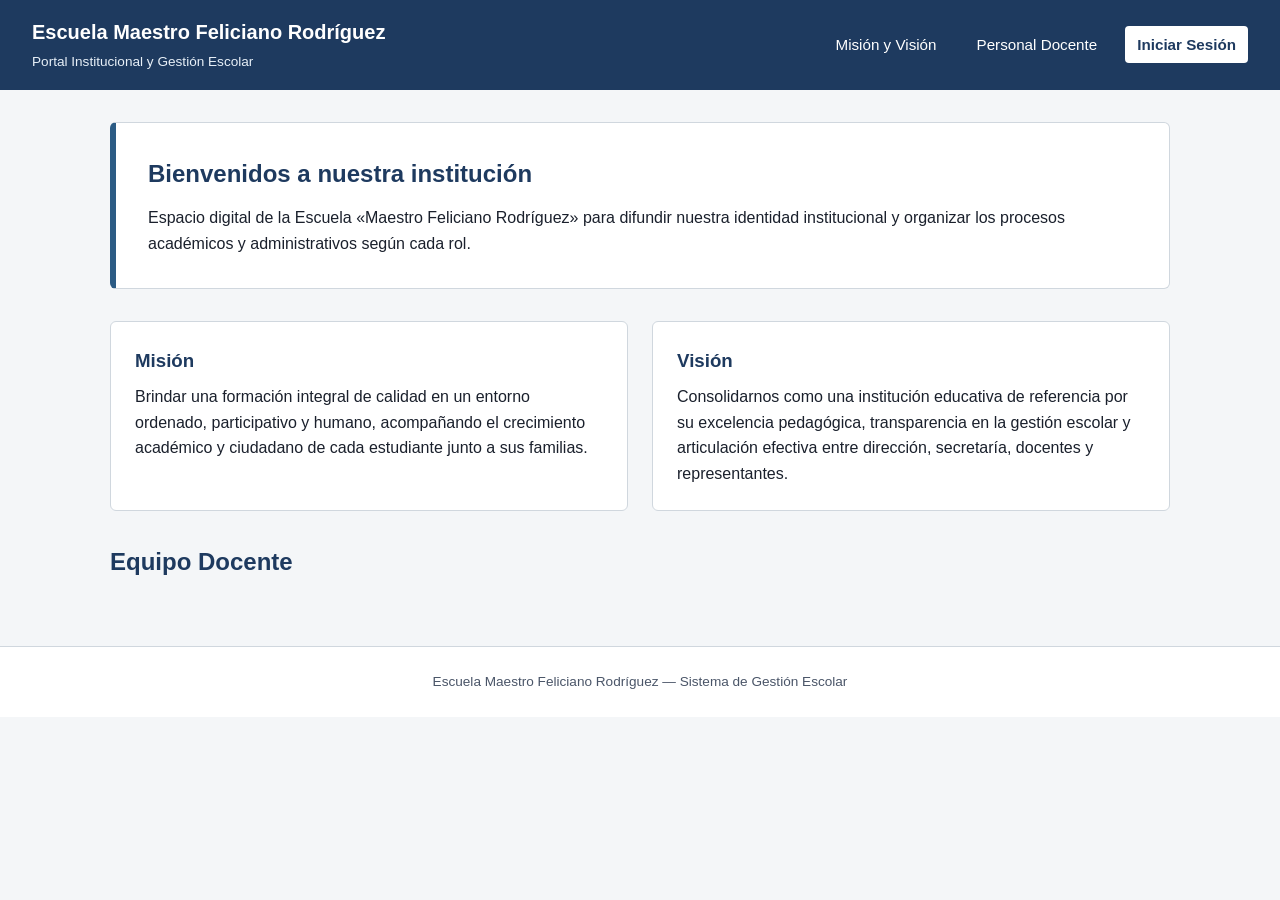
==== frontend/index.html @ bf7156e3 "Paso 1: portal institucional y estilos base en azul, blanco y gris" ====
<!DOCTYPE html>
<html lang="es">
<head>
  <meta charset="UTF-8" />
  <meta name="viewport" content="width=device-width, initial-scale=1.0" />
  <title>Escuela Maestro Feliciano Rodríguez | Portal Institucional</title>
  <link rel="stylesheet" href="css/styles.css" />
</head>
<body>
  <header class="topbar">
    <div class="topbar__marca">
      <h1>Escuela Maestro Feliciano Rodríguez</h1>
      <span>Portal Institucional y Gestión Escolar</span>
    </div>
    <nav class="nav-links">
      <a href="#mision-vision">Misión y Visión</a>
      <a href="#docentes">Personal Docente</a>
      <a href="pages/login.html" class="btn-acceso">Iniciar Sesión</a>
    </nav>
  </header>

  <main class="contenedor">
    <section class="hero">
      <h2>Bienvenidos a nuestra institución</h2>
      <p>
        Espacio digital de la Escuela «Maestro Feliciano Rodríguez» para difundir nuestra
        identidad institucional y organizar los procesos académicos y administrativos según cada rol.
      </p>
    </section>

    <section id="mision-vision" class="grid-2">
      <article class="card">
        <h3>Misión</h3>
        <p>
          Brindar una formación integral de calidad en un entorno ordenado, participativo y humano,
          acompañando el crecimiento académico y ciudadano de cada estudiante junto a sus familias.
        </p>
      </article>
      <article class="card">
        <h3>Visión</h3>
        <p>
          Consolidarnos como una institución educativa de referencia por su excelencia pedagógica,
          transparencia en la gestión escolar y articulación efectiva entre dirección, secretaría,
          docentes y representantes.
        </p>
      </article>
    </section>

    <section id="docentes">
      <h2 style="color: var(--azul-oscuro); margin-bottom: 1rem;">Equipo Docente</h2>
      <div id="lista-docentes" class="grid-3"></div>
    </section>
  </main>

  <footer class="footer">
    Escuela Maestro Feliciano Rodríguez — Sistema de Gestión Escolar
  </footer>
</body>
</html>
---- frontend/css/styles.css ----
:root {
  --azul-oscuro: #1e3a5f;
  --azul-medio: #2b5b84;
  --azul-claro: #e8f0f8;
  --gris-fondo: #f4f6f8;
  --gris-borde: #d0d7de;
  --gris-texto: #4a5568;
  --blanco: #ffffff;
  --texto-principal: #1a202c;
}

* {
  box-sizing: border-box;
  margin: 0;
  padding: 0;
}

body {
  font-family: Arial, Helvetica, sans-serif;
  background-color: var(--gris-fondo);
  color: var(--texto-principal);
  line-height: 1.6;
}

.topbar {
  background-color: var(--azul-oscuro);
  color: var(--blanco);
  padding: 1rem 2rem;
  display: flex;
  justify-content: space-between;
  align-items: center;
  flex-wrap: wrap;
  gap: 1rem;
}

.topbar__marca h1 {
  font-size: 1.25rem;
}

.topbar__marca span {
  font-size: 0.85rem;
  color: var(--azul-claro);
}

.nav-links {
  display: flex;
  gap: 1rem;
  align-items: center;
}

.nav-links a {
  color: var(--blanco);
  text-decoration: none;
  font-size: 0.95rem;
  padding: 0.4rem 0.75rem;
  border-radius: 4px;
}

.nav-links a:hover {
  background-color: var(--azul-medio);
}

.btn-acceso {
  background-color: var(--blanco);
  color: var(--azul-oscuro) !important;
  font-weight: bold;
}

.contenedor {
  max-width: 1100px;
  margin: 2rem auto;
  padding: 0 1.25rem;
}

.hero {
  background-color: var(--blanco);
  border: 1px solid var(--gris-borde);
  border-left: 6px solid var(--azul-medio);
  border-radius: 6px;
  padding: 2rem;
  margin-bottom: 2rem;
}

.hero h2 {
  color: var(--azul-oscuro);
  margin-bottom: 0.75rem;
}

.grid-2 {
  display: grid;
  grid-template-columns: repeat(auto-fit, minmax(280px, 1fr));
  gap: 1.5rem;
  margin-bottom: 2rem;
}

.grid-3 {
  display: grid;
  grid-template-columns: repeat(auto-fit, minmax(220px, 1fr));
  gap: 1.25rem;
}

.card {
  background-color: var(--blanco);
  border: 1px solid var(--gris-borde);
  border-radius: 6px;
  padding: 1.5rem;
}

.card h3 {
  color: var(--azul-oscuro);
  margin-bottom: 0.5rem;
}

.card__rol {
  font-size: 0.85rem;
  color: var(--azul-medio);
  font-weight: bold;
  margin-bottom: 0.5rem;
}

.footer {
  text-align: center;
  padding: 1.5rem;
  color: var(--gris-texto);
  font-size: 0.85rem;
  border-top: 1px solid var(--gris-borde);
  background-color: var(--blanco);
  margin-top: 3rem;
}
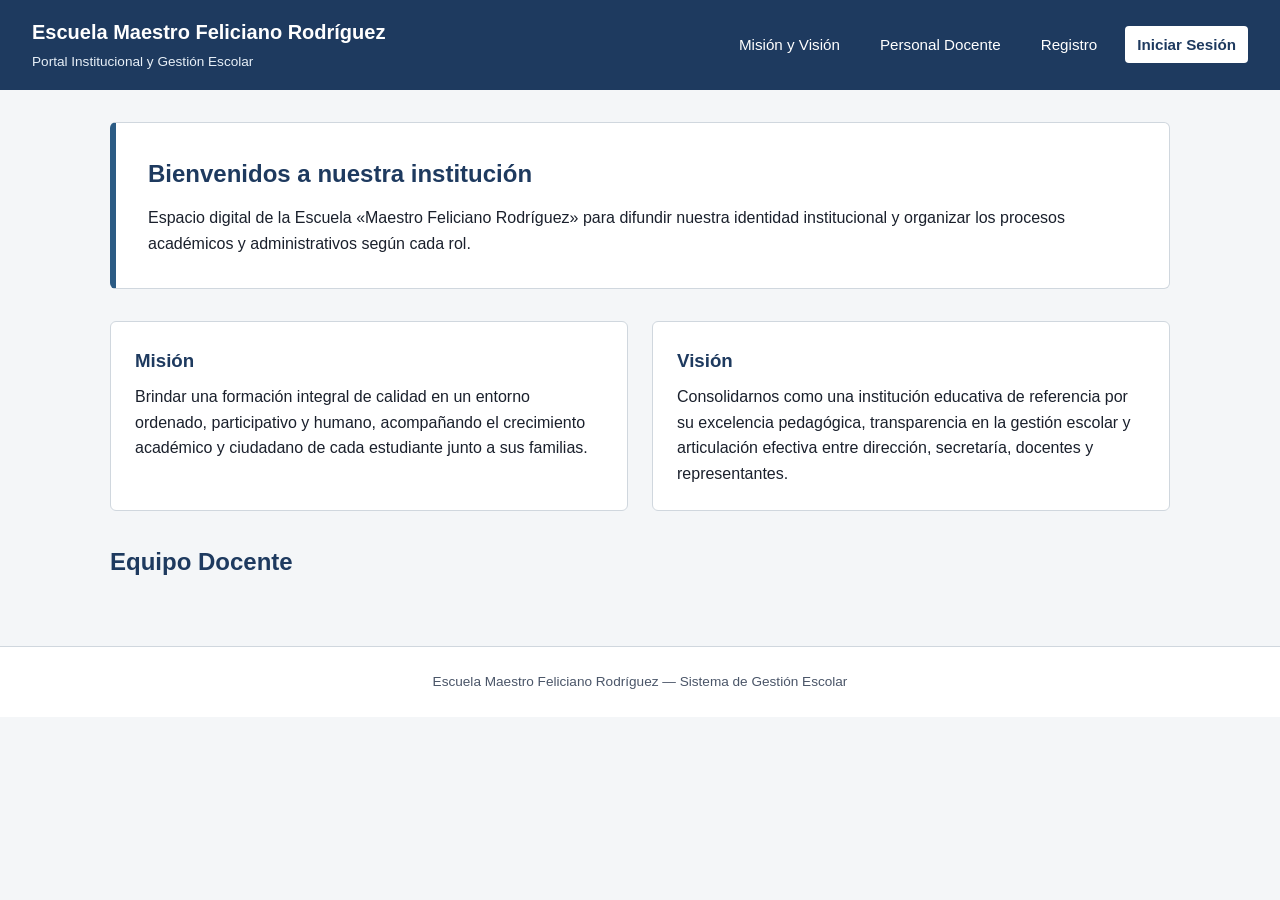
==== commit cb5507c5: "Agrega vista de registro, enlace en portada y clases base de formulario" ====
--- a/frontend/index.html
+++ b/frontend/index.html
@@ -15,6 +15,7 @@
     <nav class="nav-links">
       <a href="#mision-vision">Misión y Visión</a>
       <a href="#docentes">Personal Docente</a>
+      <a href="pages/registro.html">Registro</a>
       <a href="pages/login.html" class="btn-acceso">Iniciar Sesión</a>
     </nav>
   </header>
--- a/frontend/css/styles.css
+++ b/frontend/css/styles.css
@@ -126,4 +126,109 @@
   border-top: 1px solid var(--gris-borde);
   background-color: var(--blanco);
   margin-top: 3rem;
+}
+
+/* Contenedor compacto para formularios de acceso y registro */
+.contenedor--estrecho {
+  max-width: 560px;
+}
+
+.form-grupo {
+  display: flex;
+  flex-direction: column;
+  gap: 0.35rem;
+  margin-bottom: 1rem;
+}
+
+.form-grupo label {
+  font-size: 0.9rem;
+  font-weight: bold;
+  color: var(--azul-oscuro);
+}
+
+.form-grupo input,
+.form-grupo select {
+  width: 100%;
+  padding: 0.65rem 0.75rem;
+  border: 1px solid var(--gris-borde);
+  border-radius: 4px;
+  font-family: inherit;
+  font-size: 0.95rem;
+  color: var(--texto-principal);
+  background-color: var(--blanco);
+}
+
+.form-grupo input:focus,
+.form-grupo select:focus {
+  outline: none;
+  border-color: var(--azul-medio);
+  box-shadow: 0 0 0 2px var(--azul-claro);
+}
+
+.nota-campo {
+  font-size: 0.82rem;
+  color: var(--gris-texto);
+}
+
+.btn-primario {
+  width: 100%;
+  padding: 0.75rem 1rem;
+  border: none;
+  border-radius: 4px;
+  background-color: var(--azul-oscuro);
+  color: var(--blanco);
+  font-size: 1rem;
+  font-weight: bold;
+  cursor: pointer;
+}
+
+.btn-primario:hover {
+  background-color: var(--azul-medio);
+}
+
+.btn-primario:disabled {
+  background-color: var(--gris-texto);
+  cursor: not-allowed;
+}
+
+.mensaje-estado {
+  display: none;
+  padding: 0.85rem 1rem;
+  border-radius: 4px;
+  font-size: 0.92rem;
+  margin-bottom: 1rem;
+  border: 1px solid var(--gris-borde);
+}
+
+.mensaje-estado--visible {
+  display: block;
+}
+
+.mensaje-estado--exito {
+  background-color: var(--azul-claro);
+  border-color: var(--azul-medio);
+  color: var(--azul-oscuro);
+}
+
+.mensaje-estado--error {
+  background-color: var(--gris-fondo);
+  border-color: var(--azul-oscuro);
+  color: var(--texto-principal);
+}
+
+.enlace-secundario {
+  margin-top: 1.25rem;
+  text-align: center;
+  font-size: 0.9rem;
+  color: var(--gris-texto);
+}
+
+.enlace-secundario a {
+  color: var(--azul-medio);
+  font-weight: bold;
+  text-decoration: none;
+}
+
+.enlace-secundario a:hover {
+  text-decoration: underline;
 }
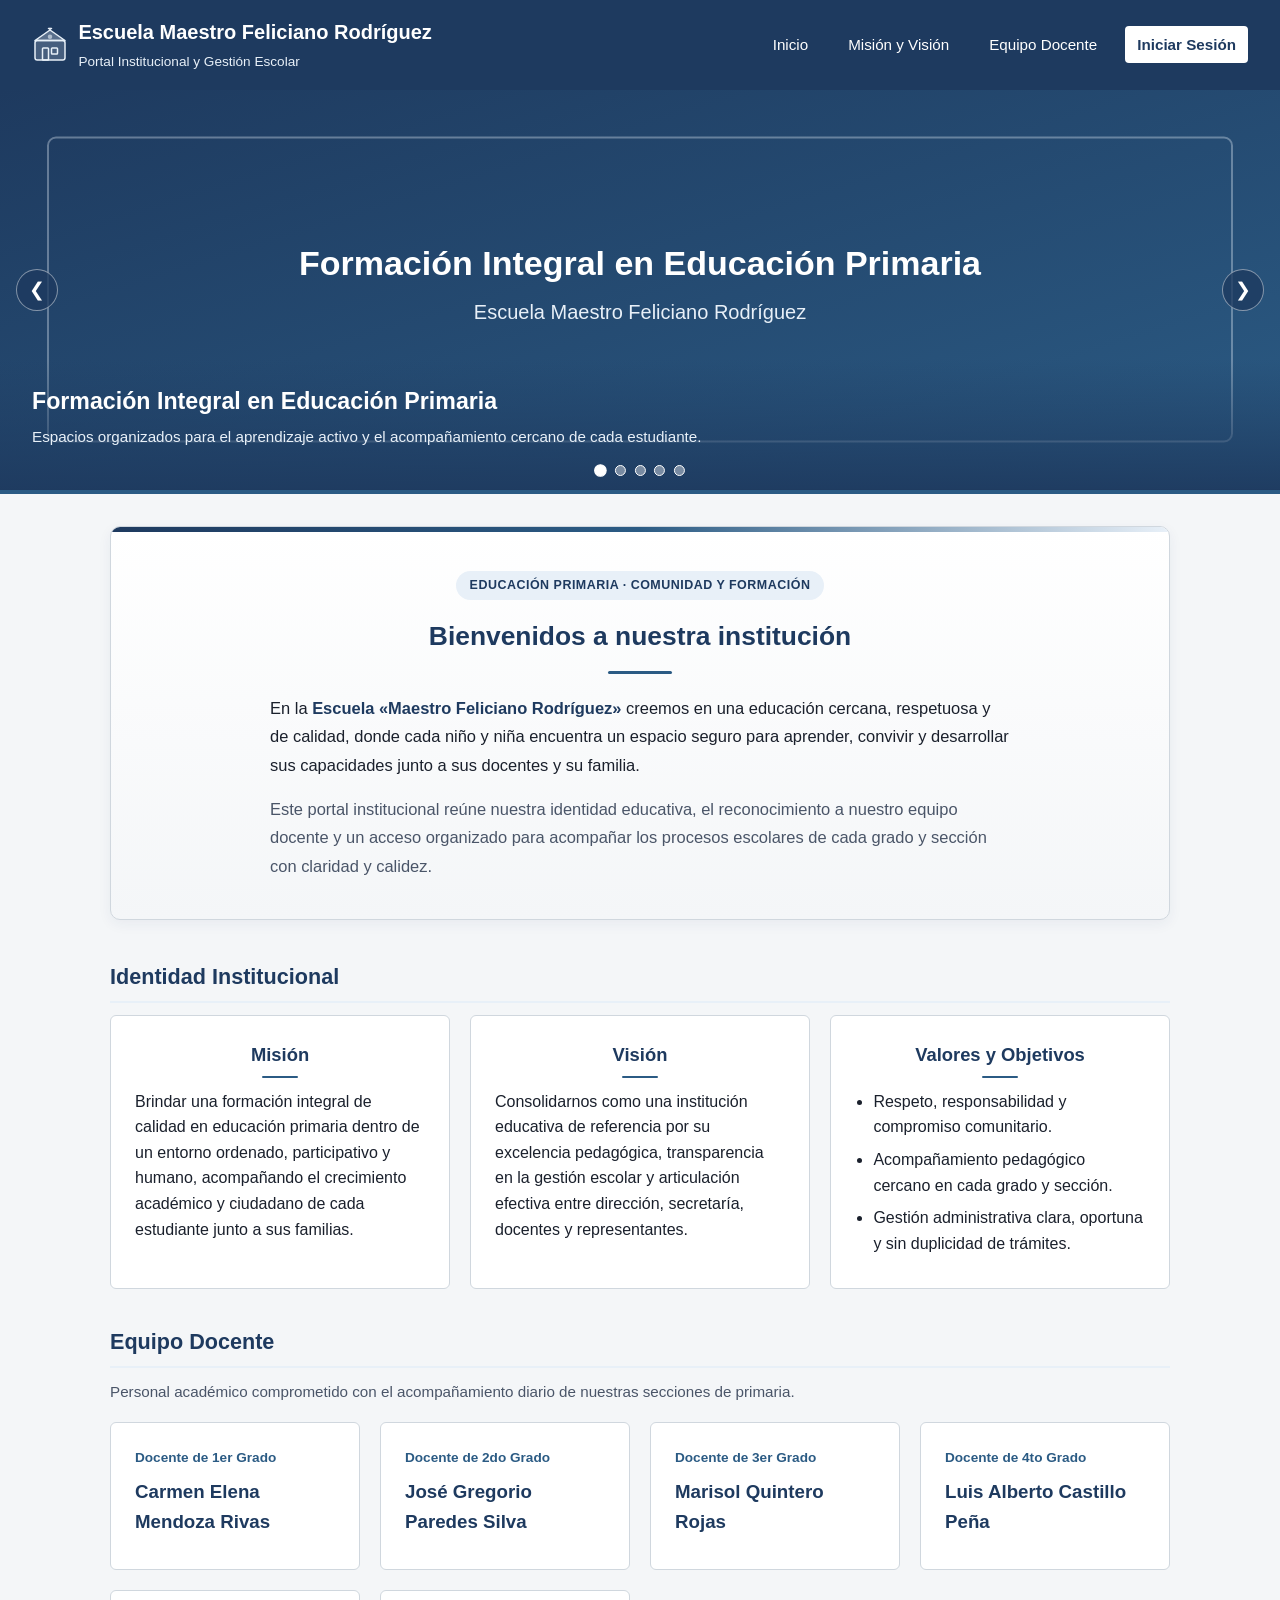
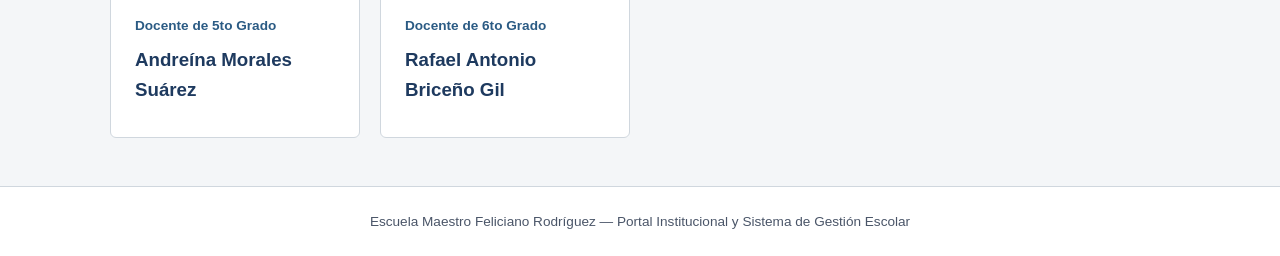
==== commit a3f96bf4: "Actualizacion y restructuracion del portal de la Escuela" ====
--- a/frontend/index.html
+++ b/frontend/index.html
@@ -9,52 +9,122 @@
 <body>
   <header class="topbar">
     <div class="topbar__marca">
-      <h1>Escuela Maestro Feliciano Rodríguez</h1>
-      <span>Portal Institucional y Gestión Escolar</span>
+      <div class="topbar__marca-grupo">
+        <svg class="topbar__icono" viewBox="0 0 48 48" fill="none" xmlns="http://www.w3.org/2000/svg" aria-hidden="true">
+          <rect x="4" y="18" width="40" height="26" rx="3" fill="#e8f0f8" fill-opacity="0.2" stroke="#e8f0f8" stroke-width="2"/>
+          <path d="M24 4L4 18h40L24 4z" fill="#e8f0f8" fill-opacity="0.3" stroke="#e8f0f8" stroke-width="2" stroke-linejoin="round"/>
+          <rect x="14" y="28" width="8" height="16" rx="1" fill="none" stroke="#e8f0f8" stroke-width="2"/>
+          <rect x="26" y="28" width="8" height="8" rx="1" fill="none" stroke="#e8f0f8" stroke-width="2"/>
+          <circle cx="24" cy="13" r="3" fill="#e8f0f8" fill-opacity="0.6"/>
+          <line x1="24" y1="4" x2="24" y2="2" stroke="#e8f0f8" stroke-width="2" stroke-linecap="round"/>
+          <line x1="22" y1="2" x2="26" y2="2" stroke="#e8f0f8" stroke-width="2" stroke-linecap="round"/>
+        </svg>
+        <div>
+          <h1>Escuela Maestro Feliciano Rodríguez</h1>
+          <span>Portal Institucional y Gestión Escolar</span>
+        </div>
+      </div>
     </div>
-    <nav class="nav-links">
+    <nav class="nav-links" aria-label="Navegación principal">
+      <a href="#inicio">Inicio</a>
       <a href="#mision-vision">Misión y Visión</a>
-      <a href="#docentes">Personal Docente</a>
-      <a href="pages/registro.html">Registro</a>
+      <a href="#docentes">Equipo Docente</a>
       <a href="pages/login.html" class="btn-acceso">Iniciar Sesión</a>
     </nav>
   </header>
 
+  <!-- Carrusel dinámico protagonista -->
+  <section id="inicio" class="carrusel" aria-label="Galería institucional">
+    <div id="carrusel-principal" class="carrusel__contenedor">
+      <div id="carrusel-slides" class="carrusel__slides"></div>
+
+      <button
+        type="button"
+        id="carrusel-prev"
+        class="carrusel__control carrusel__control--prev"
+        aria-label="Imagen anterior"
+      >
+        &#10094;
+      </button>
+      <button
+        type="button"
+        id="carrusel-next"
+        class="carrusel__control carrusel__control--next"
+        aria-label="Imagen siguiente"
+      >
+        &#10095;
+      </button>
+
+      <div id="carrusel-indicadores" class="carrusel__indicadores" aria-label="Indicadores del carrusel"></div>
+    </div>
+  </section>
+
   <main class="contenedor">
-    <section class="hero">
+    <!-- Bienvenida e identidad institucional -->
+    <section class="bienvenida">
+      <span class="bienvenida__etiqueta">Educación Primaria · Comunidad y Formación</span>
       <h2>Bienvenidos a nuestra institución</h2>
+      <hr class="bienvenida__separador" />
       <p>
-        Espacio digital de la Escuela «Maestro Feliciano Rodríguez» para difundir nuestra
-        identidad institucional y organizar los procesos académicos y administrativos según cada rol.
+        En la <strong>Escuela «Maestro Feliciano Rodríguez»</strong> creemos en una educación
+        cercana, respetuosa y de calidad, donde cada niño y niña encuentra un espacio seguro para
+        aprender, convivir y desarrollar sus capacidades junto a sus docentes y su familia.
+      </p>
+      <p>
+        Este portal institucional reúne nuestra identidad educativa, el reconocimiento a nuestro
+        equipo docente y un acceso organizado para acompañar los procesos escolares de cada grado
+        y sección con claridad y calidez.
       </p>
     </section>
 
-    <section id="mision-vision" class="grid-2">
-      <article class="card">
-        <h3>Misión</h3>
-        <p>
-          Brindar una formación integral de calidad en un entorno ordenado, participativo y humano,
-          acompañando el crecimiento académico y ciudadano de cada estudiante junto a sus familias.
-        </p>
-      </article>
-      <article class="card">
-        <h3>Visión</h3>
-        <p>
-          Consolidarnos como una institución educativa de referencia por su excelencia pedagógica,
-          transparencia en la gestión escolar y articulación efectiva entre dirección, secretaría,
-          docentes y representantes.
-        </p>
-      </article>
+    <!-- Misión, Visión y Valores / Objetivos -->
+    <section id="mision-vision" class="bloque-institucional">
+      <h2 class="bloque-titulo">Identidad Institucional</h2>
+      <div class="grid-3">
+        <article class="card card--centrada">
+          <h3>Misión</h3>
+          <p>
+            Brindar una formación integral de calidad en educación primaria dentro de un entorno ordenado,
+            participativo y humano, acompañando el crecimiento académico y ciudadano de cada estudiante
+            junto a sus familias.
+          </p>
+        </article>
+
+        <article class="card card--centrada">
+          <h3>Visión</h3>
+          <p>
+            Consolidarnos como una institución educativa de referencia por su excelencia pedagógica,
+            transparencia en la gestión escolar y articulación efectiva entre dirección, secretaría,
+            docentes y representantes.
+          </p>
+        </article>
+
+        <article class="card card--centrada">
+          <h3>Valores y Objetivos</h3>
+          <ul class="lista-valores">
+            <li>Respeto, responsabilidad y compromiso comunitario.</li>
+            <li>Acompañamiento pedagógico cercano en cada grado y sección.</li>
+            <li>Gestión administrativa clara, oportuna y sin duplicidad de trámites.</li>
+          </ul>
+        </article>
+      </div>
     </section>
 
-    <section id="docentes">
-      <h2 style="color: var(--azul-oscuro); margin-bottom: 1rem;">Equipo Docente</h2>
-      <div id="lista-docentes" class="grid-3"></div>
+    <!-- Equipo Docente público -->
+    <section id="docentes" class="bloque-institucional">
+      <h2 class="bloque-titulo">Equipo Docente</h2>
+      <p class="bloque-subtitulo">
+        Personal académico comprometido con el acompañamiento diario de nuestras secciones de primaria.
+      </p>
+      <div id="lista-docentes" class="grid-3" aria-live="polite"></div>
     </section>
   </main>
 
   <footer class="footer">
-    Escuela Maestro Feliciano Rodríguez — Sistema de Gestión Escolar
+    Escuela Maestro Feliciano Rodríguez — Portal Institucional y Sistema de Gestión Escolar
   </footer>
+
+  <script src="js/config.js"></script>
+  <script src="js/portal.js"></script>
 </body>
-</html>+</html>
--- a/frontend/css/styles.css
+++ b/frontend/css/styles.css
@@ -33,6 +33,18 @@
   gap: 1rem;
 }
 
+.topbar__marca-grupo {
+  display: flex;
+  align-items: center;
+  gap: 0.65rem;
+}
+
+.topbar__icono {
+  width: 36px;
+  height: 36px;
+  flex-shrink: 0;
+}
+
 .topbar__marca h1 {
   font-size: 1.25rem;
 }
@@ -231,4 +243,436 @@
 
 .enlace-secundario a:hover {
   text-decoration: underline;
+}
+
+/* Estilos reutilizables para paneles administrativos */
+.panel-cabecera {
+  display: flex;
+  justify-content: space-between;
+  align-items: center;
+  flex-wrap: wrap;
+  gap: 1rem;
+  margin-bottom: 1.5rem;
+}
+
+.panel-usuario {
+  font-size: 0.9rem;
+  color: var(--gris-texto);
+}
+
+.panel-tabs {
+  display: flex;
+  flex-wrap: wrap;
+  gap: 0.5rem;
+  margin-bottom: 1.5rem;
+  border-bottom: 2px solid var(--gris-borde);
+  padding-bottom: 0.75rem;
+}
+
+.panel-tab {
+  padding: 0.55rem 1rem;
+  border: 1px solid var(--gris-borde);
+  border-radius: 4px;
+  background-color: var(--blanco);
+  color: var(--azul-oscuro);
+  font-size: 0.92rem;
+  font-weight: bold;
+  cursor: pointer;
+}
+
+.panel-tab:hover {
+  background-color: var(--azul-claro);
+}
+
+.panel-tab--activa {
+  background-color: var(--azul-oscuro);
+  border-color: var(--azul-oscuro);
+  color: var(--blanco);
+}
+
+.panel-tab--activa:hover {
+  background-color: var(--azul-medio);
+}
+
+.panel-seccion {
+  display: none;
+}
+
+.panel-seccion--activa {
+  display: block;
+}
+
+.grid-panel {
+  display: grid;
+  grid-template-columns: minmax(280px, 360px) 1fr;
+  gap: 1.5rem;
+  align-items: start;
+}
+
+@media (max-width: 860px) {
+  .grid-panel {
+    grid-template-columns: 1fr;
+  }
+}
+
+.btn-secundario {
+  padding: 0.45rem 0.9rem;
+  border: 1px solid var(--azul-medio);
+  border-radius: 4px;
+  background-color: var(--blanco);
+  color: var(--azul-oscuro);
+  font-size: 0.9rem;
+  font-weight: bold;
+  cursor: pointer;
+}
+
+.btn-secundario:hover {
+  background-color: var(--azul-claro);
+}
+
+.tabla-contenedor {
+  width: 100%;
+  overflow-x: auto;
+}
+
+.tabla-datos {
+  width: 100%;
+  border-collapse: collapse;
+  font-size: 0.9rem;
+}
+
+.tabla-datos th,
+.tabla-datos td {
+  padding: 0.65rem 0.75rem;
+  border-bottom: 1px solid var(--gris-borde);
+  text-align: left;
+  vertical-align: middle;
+}
+
+.tabla-datos th {
+  background-color: var(--azul-claro);
+  color: var(--azul-oscuro);
+  font-weight: bold;
+  white-space: nowrap;
+}
+
+.tabla-datos tbody tr:hover {
+  background-color: var(--gris-fondo);
+}
+
+.badge-estado {
+  display: inline-block;
+  padding: 0.2rem 0.55rem;
+  border-radius: 4px;
+  font-size: 0.8rem;
+  font-weight: bold;
+  border: 1px solid var(--gris-borde);
+}
+
+.badge-estado--aprobada {
+  background-color: var(--azul-claro);
+  border-color: var(--azul-medio);
+  color: var(--azul-oscuro);
+}
+
+.badge-estado--pendiente {
+  background-color: var(--gris-fondo);
+  border-color: var(--gris-borde);
+  color: var(--gris-texto);
+}
+
+.badge-estado--alerta {
+  background-color: var(--azul-oscuro);
+  border-color: var(--azul-oscuro);
+  color: var(--blanco);
+}
+
+.checklist-grid {
+  display: grid;
+  grid-template-columns: 1fr;
+  gap: 0.6rem;
+  margin-bottom: 1rem;
+}
+
+.checklist-item {
+  display: flex;
+  align-items: center;
+  gap: 0.5rem;
+  padding: 0.5rem 0.65rem;
+  border: 1px solid var(--gris-borde);
+  border-radius: 4px;
+  background-color: var(--gris-fondo);
+  font-size: 0.9rem;
+  color: var(--texto-principal);
+  cursor: pointer;
+}
+
+.checklist-item input[type="checkbox"] {
+  width: auto;
+  accent-color: var(--azul-oscuro);
+}
+
+/* Carrusel dinámico protagonista del portal institucional */
+.carrusel {
+  width: 100%;
+  background-color: var(--azul-oscuro);
+  border-bottom: 4px solid var(--azul-medio);
+}
+
+.carrusel__contenedor {
+  position: relative;
+  max-width: 1280px;
+  margin: 0 auto;
+  height: 400px;
+  overflow: hidden;
+  background-color: var(--azul-oscuro);
+}
+
+.carrusel__slides {
+  position: relative;
+  width: 100%;
+  height: 100%;
+}
+
+.carrusel__slide {
+  position: absolute;
+  inset: 0;
+  opacity: 0;
+  transition: opacity 0.45s ease;
+  pointer-events: none;
+}
+
+.carrusel__slide--activa {
+  opacity: 1;
+  pointer-events: auto;
+}
+
+.carrusel__imagen {
+  width: 100%;
+  height: 100%;
+  object-fit: cover;
+  display: block;
+}
+
+.carrusel__pie {
+  position: absolute;
+  left: 0;
+  right: 0;
+  bottom: 0;
+  padding: 1.5rem 2rem 2.5rem;
+  background: linear-gradient(transparent, rgba(30, 58, 95, 0.92));
+  color: var(--blanco);
+}
+
+.carrusel__pie h2 {
+  font-size: 1.45rem;
+  margin-bottom: 0.3rem;
+}
+
+.carrusel__pie p {
+  font-size: 0.95rem;
+  color: var(--azul-claro);
+  max-width: 720px;
+}
+
+.carrusel__control {
+  position: absolute;
+  top: 50%;
+  transform: translateY(-50%);
+  width: 42px;
+  height: 42px;
+  border: 1px solid rgba(255, 255, 255, 0.45);
+  border-radius: 50%;
+  background-color: rgba(30, 58, 95, 0.78);
+  color: var(--blanco);
+  font-size: 1.2rem;
+  cursor: pointer;
+  z-index: 2;
+}
+
+.carrusel__control:hover {
+  background-color: var(--azul-medio);
+}
+
+.carrusel__control--prev {
+  left: 1rem;
+}
+
+.carrusel__control--next {
+  right: 1rem;
+}
+
+.carrusel__indicadores {
+  position: absolute;
+  left: 50%;
+  bottom: 0.85rem;
+  transform: translateX(-50%);
+  display: flex;
+  gap: 0.55rem;
+  z-index: 2;
+}
+
+.carrusel__punto {
+  width: 11px;
+  height: 11px;
+  border-radius: 50%;
+  border: 1px solid var(--blanco);
+  background-color: rgba(255, 255, 255, 0.4);
+  cursor: pointer;
+  padding: 0;
+}
+
+.carrusel__punto--activo {
+  background-color: var(--blanco);
+  transform: scale(1.15);
+}
+
+@media (max-width: 720px) {
+  .carrusel__contenedor {
+    height: 300px;
+  }
+
+  .carrusel__pie {
+    padding: 1rem 1.25rem 2.25rem;
+  }
+
+  .carrusel__pie h2 {
+    font-size: 1.15rem;
+  }
+}
+
+/* Bloques de contenido institucional debajo del carrusel */
+.bloque-institucional {
+  margin-bottom: 2.25rem;
+}
+
+.bloque-titulo {
+  color: var(--azul-oscuro);
+  font-size: 1.35rem;
+  margin-bottom: 0.75rem;
+  padding-bottom: 0.4rem;
+  border-bottom: 2px solid var(--azul-claro);
+}
+
+.bloque-subtitulo {
+  color: var(--gris-texto);
+  font-size: 0.95rem;
+  margin-bottom: 1.15rem;
+}
+
+.lista-valores {
+  padding-left: 1.15rem;
+  color: var(--texto-principal);
+}
+
+.lista-valores li {
+  margin-bottom: 0.45rem;
+}
+
+.llamado-acceso {
+  margin-top: 1.1rem;
+}
+
+.btn-inline {
+  display: inline-block;
+  width: auto;
+  text-decoration: none;
+  text-align: center;
+  padding: 0.65rem 1.35rem;
+}
+
+/* Bloque de bienvenida institucional */
+.bienvenida {
+  background: linear-gradient(180deg, var(--blanco) 0%, var(--gris-fondo) 100%);
+  border: 1px solid var(--gris-borde);
+  border-radius: 10px;
+  padding: 2.75rem 2.25rem 2.4rem;
+  margin-bottom: 2.5rem;
+  text-align: center;
+  position: relative;
+  overflow: hidden;
+  box-shadow: 0 4px 14px rgba(30, 58, 95, 0.06);
+}
+
+.bienvenida::before {
+  content: '';
+  position: absolute;
+  top: 0;
+  left: 0;
+  right: 0;
+  height: 5px;
+  background: linear-gradient(90deg, var(--azul-oscuro), var(--azul-medio), var(--azul-claro));
+}
+
+.bienvenida__etiqueta {
+  display: inline-block;
+  background-color: var(--azul-claro);
+  color: var(--azul-oscuro);
+  font-size: 0.78rem;
+  font-weight: bold;
+  letter-spacing: 0.04em;
+  text-transform: uppercase;
+  padding: 0.3rem 0.85rem;
+  border-radius: 999px;
+  margin-bottom: 0.9rem;
+}
+
+.bienvenida h2 {
+  color: var(--azul-oscuro);
+  font-size: 1.65rem;
+  margin-bottom: 0.5rem;
+}
+
+.bienvenida__separador {
+  width: 64px;
+  height: 3px;
+  background-color: var(--azul-medio);
+  border: none;
+  border-radius: 2px;
+  margin: 0.85rem auto 1.25rem;
+}
+
+.bienvenida p {
+  color: var(--texto-principal);
+  font-size: 1.03rem;
+  max-width: 740px;
+  margin: 0 auto;
+  line-height: 1.75;
+  text-align: left;
+}
+
+.bienvenida p + p {
+  margin-top: 0.9rem;
+  color: var(--gris-texto);
+}
+
+.bienvenida strong {
+  color: var(--azul-oscuro);
+}
+
+/* Tarjetas con texto centrado para Misión/Visión/Valores */
+.card--centrada {
+  text-align: center;
+}
+
+.card--centrada h3 {
+  font-size: 1.15rem;
+  margin-bottom: 0.65rem;
+  position: relative;
+  display: inline-block;
+}
+
+.card--centrada h3::after {
+  content: '';
+  display: block;
+  width: 36px;
+  height: 2px;
+  background-color: var(--azul-medio);
+  margin: 0.4rem auto 0;
+  border-radius: 2px;
+}
+
+.card--centrada p,
+.card--centrada ul {
+  text-align: left;
 }
